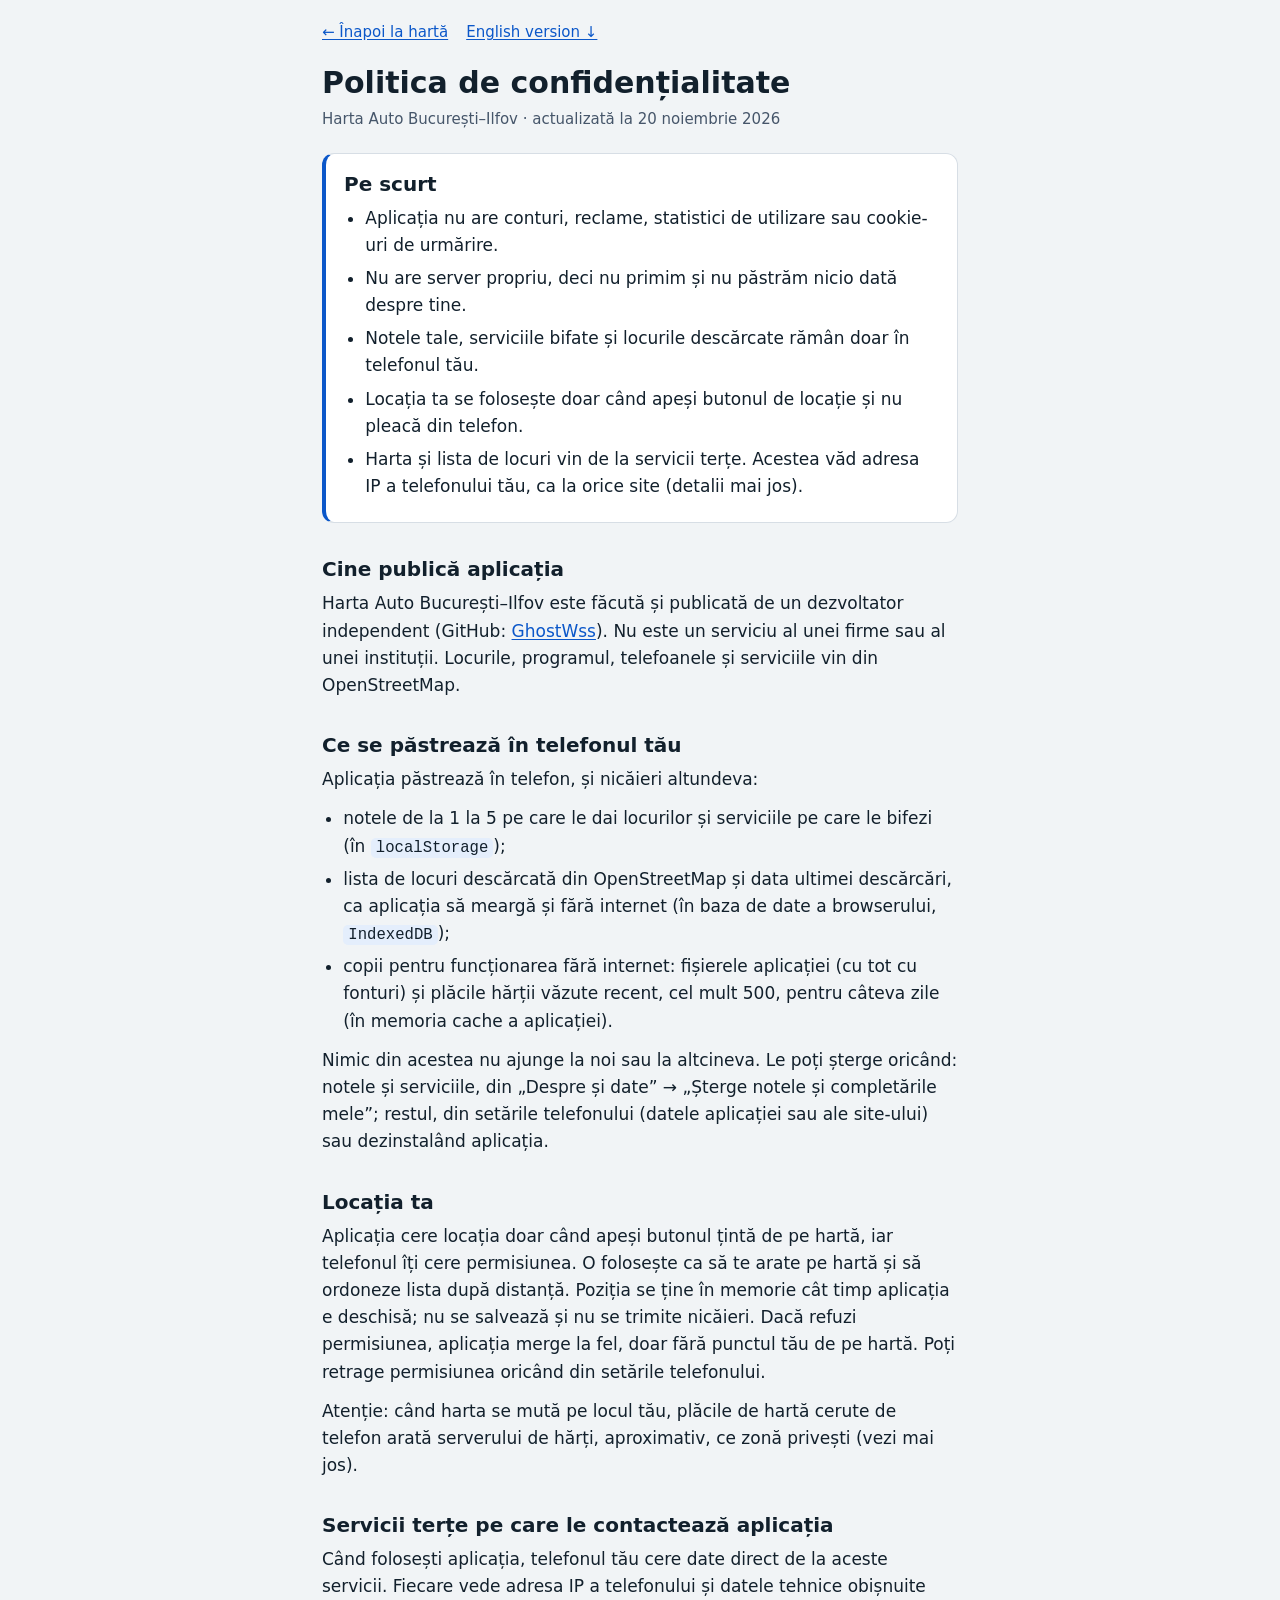
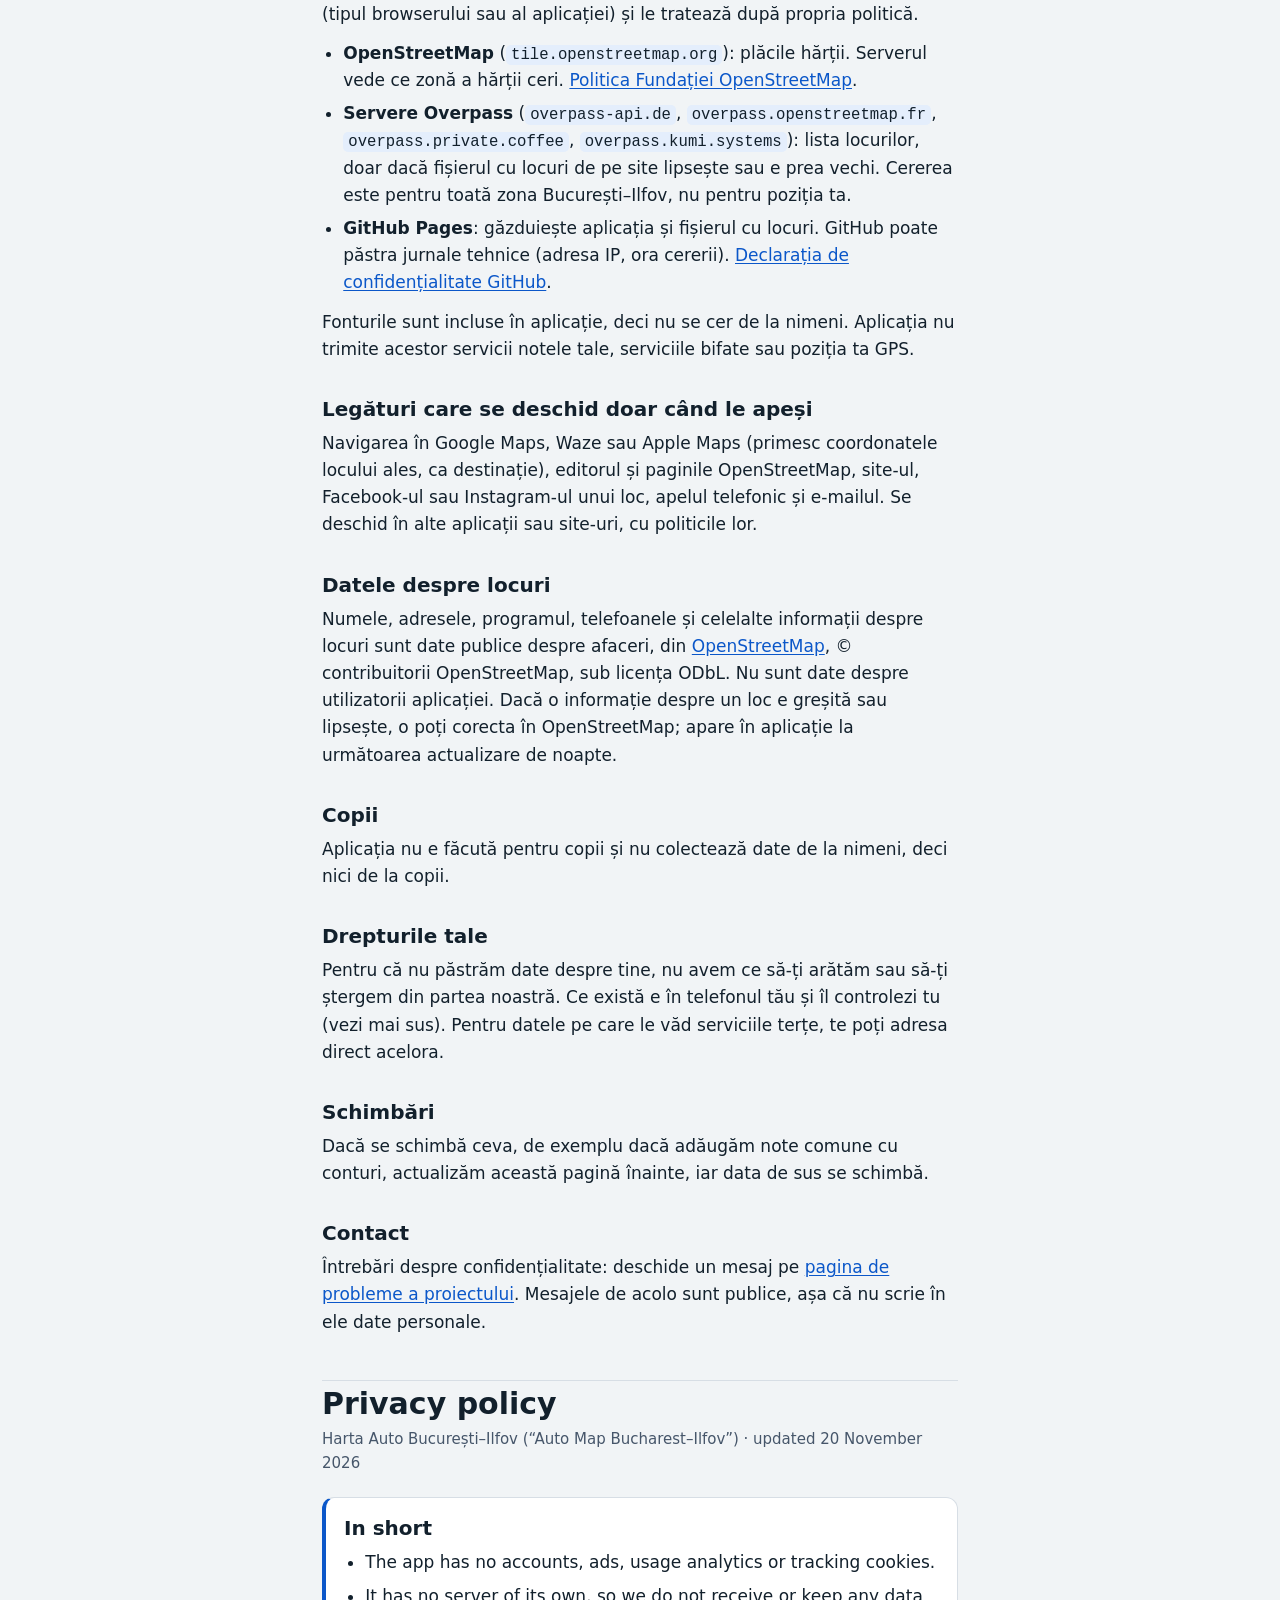
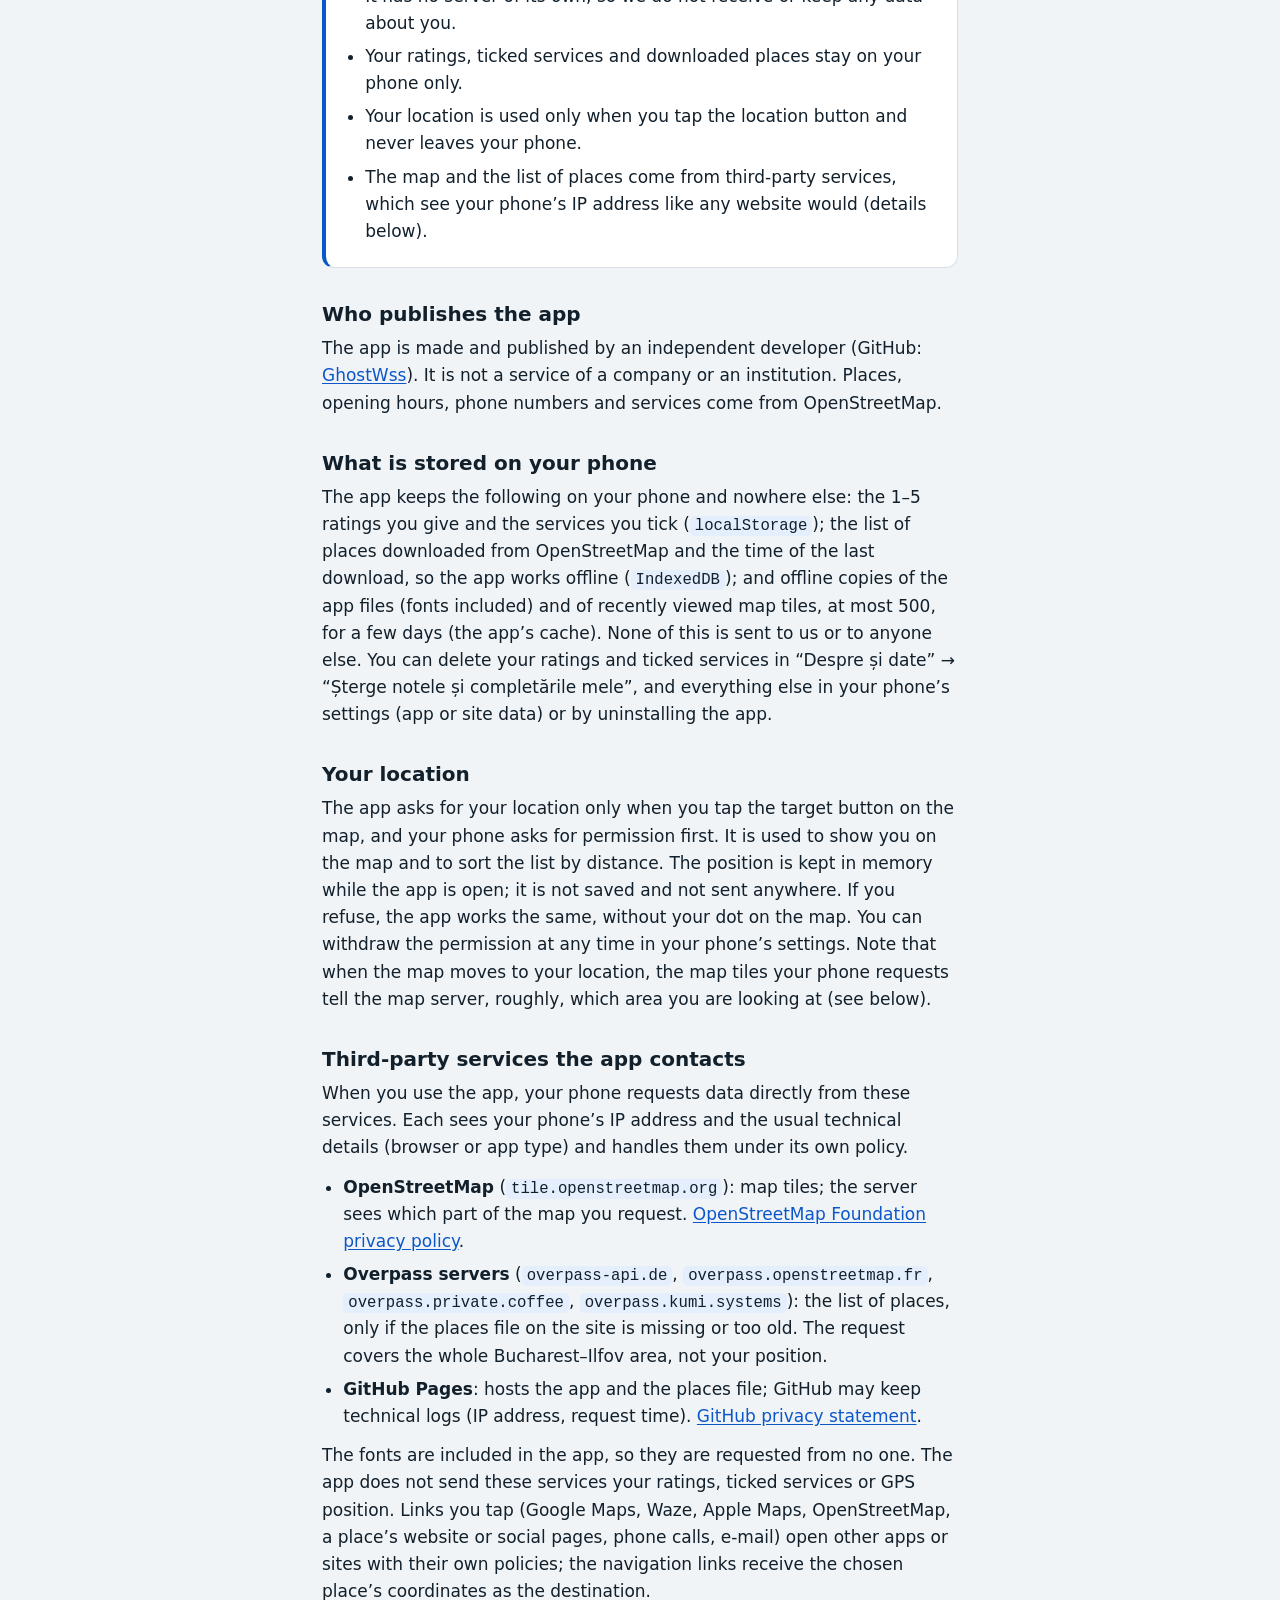
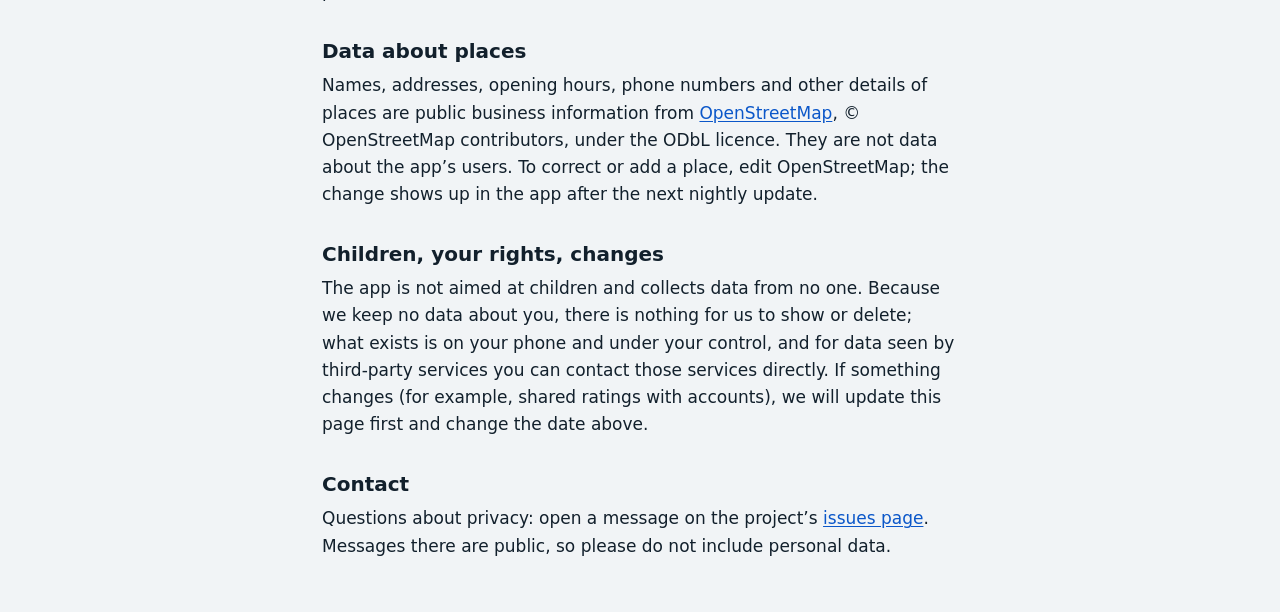
==== confidentialitate.html @ 6daa0bd9 "Politică de confidențialitate, fonturi incluse în aplicație și deschidere sigură pentru Google Play " ====
<!doctype html>
<html lang="ro">
<head>
<meta charset="utf-8">
<meta name="viewport" content="width=device-width,initial-scale=1,viewport-fit=cover">
<title>Politica de confidențialitate · Harta Auto București–Ilfov</title>
<meta name="description" content="Ce date folosește aplicația Harta Auto București–Ilfov, ce rămâne în telefonul tău și ce servicii terțe contactează.">
<meta name="theme-color" content="#0b57c9" media="(prefers-color-scheme: light)">
<meta name="theme-color" content="#0d141b" media="(prefers-color-scheme: dark)">
<link rel="icon" href="icons/favicon.svg" type="image/svg+xml">
<link rel="apple-touch-icon" href="icons/apple-touch-icon.png">
<style>
:root{
  --bg:#f1f4f6;--surface:#ffffff;--fg:#12202c;--fg-2:#46566a;--line:#d7dee5;
  --accent:#0b57c9;--soft:#e4eefc;
  --font:"Segoe UI",system-ui,-apple-system,Roboto,"Helvetica Neue",sans-serif;
}
@media (prefers-color-scheme:dark){
  :root{--bg:#0d141b;--surface:#16202a;--fg:#e8eef3;--fg-2:#b0bcc8;--line:#2b3a48;--accent:#79adff;--soft:#1b2d47;color-scheme:dark}
}
*{box-sizing:border-box}
html{-webkit-text-size-adjust:100%}
body{margin:0;background:var(--bg);color:var(--fg);font:400 17px/1.6 var(--font)}
main{max-width:42rem;margin:0 auto;padding:max(20px,env(safe-area-inset-top,0px)) max(18px,env(safe-area-inset-right,0px)) max(40px,env(safe-area-inset-bottom,0px)) max(18px,env(safe-area-inset-left,0px))}
a{color:var(--accent);text-underline-offset:2px}
a:focus-visible{outline:2px solid var(--accent);outline-offset:2px;border-radius:3px}
.top{display:flex;flex-wrap:wrap;gap:6px 18px;font-size:15px;margin:0 0 22px}
h1{font:700 30px/1.15 var(--font);margin:0 0 6px;text-wrap:balance}
h2{font:700 20px/1.25 var(--font);margin:34px 0 8px;text-wrap:balance}
p{margin:0 0 12px}
ul{margin:0 0 12px;padding-left:1.25em}
li{margin:0 0 6px}
.meta{color:var(--fg-2);font-size:15px;margin:0 0 22px}
.tldr{background:var(--surface);border:1px solid var(--line);border-left:4px solid var(--accent);border-radius:12px;padding:6px 18px 10px;margin:0 0 8px}
.tldr h2{margin-top:12px}
code{font:500 .92em ui-monospace,SFMono-Regular,Menlo,Consolas,monospace;background:var(--soft);padding:1px 5px;border-radius:5px;overflow-wrap:anywhere}
hr{border:0;border-top:1px solid var(--line);margin:44px 0 6px}
</style>
</head>
<body>
<main>

<nav class="top" aria-label="Navigare">
  <a href="./">← Înapoi la hartă</a>
  <a href="#en" hreflang="en" lang="en">English version ↓</a>
</nav>

<h1>Politica de confidențialitate</h1>
<p class="meta">Harta Auto București–Ilfov · actualizată la 20 noiembrie 2026</p>

<section class="tldr" aria-labelledby="pe-scurt">
  <h2 id="pe-scurt">Pe scurt</h2>
  <ul>
    <li>Aplicația nu are conturi, reclame, statistici de utilizare sau cookie-uri de urmărire.</li>
    <li>Nu are server propriu, deci nu primim și nu păstrăm nicio dată despre tine.</li>
    <li>Notele tale, serviciile bifate și locurile descărcate rămân doar în telefonul tău.</li>
    <li>Locația ta se folosește doar când apeși butonul de locație și nu pleacă din telefon.</li>
    <li>Harta și lista de locuri vin de la servicii terțe. Acestea văd adresa IP a telefonului tău, ca la orice site (detalii mai jos).</li>
  </ul>
</section>

<h2 id="cine">Cine publică aplicația</h2>
<p>Harta Auto București–Ilfov este făcută și publicată de un dezvoltator independent (GitHub: <a href="https://github.com/GhostWss" rel="noopener">GhostWss</a>). Nu este un serviciu al unei firme sau al unei instituții. Locurile, programul, telefoanele și serviciile vin din OpenStreetMap.</p>

<h2 id="local">Ce se păstrează în telefonul tău</h2>
<p>Aplicația păstrează în telefon, și nicăieri altundeva:</p>
<ul>
  <li>notele de la 1 la 5 pe care le dai locurilor și serviciile pe care le bifezi (în <code>localStorage</code>);</li>
  <li>lista de locuri descărcată din OpenStreetMap și data ultimei descărcări, ca aplicația să meargă și fără internet (în baza de date a browserului, <code>IndexedDB</code>);</li>
  <li>copii pentru funcționarea fără internet: fișierele aplicației (cu tot cu fonturi) și plăcile hărții văzute recent, cel mult 500, pentru câteva zile (în memoria cache a aplicației).</li>
</ul>
<p>Nimic din acestea nu ajunge la noi sau la altcineva. Le poți șterge oricând: notele și serviciile, din „Despre și date” → „Șterge notele și completările mele”; restul, din setările telefonului (datele aplicației sau ale site-ului) sau dezinstalând aplicația.</p>

<h2 id="locatia">Locația ta</h2>
<p>Aplicația cere locația doar când apeși butonul țintă de pe hartă, iar telefonul îți cere permisiunea. O folosește ca să te arate pe hartă și să ordoneze lista după distanță. Poziția se ține în memorie cât timp aplicația e deschisă; nu se salvează și nu se trimite nicăieri. Dacă refuzi permisiunea, aplicația merge la fel, doar fără punctul tău de pe hartă. Poți retrage permisiunea oricând din setările telefonului.</p>
<p>Atenție: când harta se mută pe locul tău, plăcile de hartă cerute de telefon arată serverului de hărți, aproximativ, ce zonă privești (vezi mai jos).</p>

<h2 id="terti">Servicii terțe pe care le contactează aplicația</h2>
<p>Când folosești aplicația, telefonul tău cere date direct de la aceste servicii. Fiecare vede adresa IP a telefonului și datele tehnice obișnuite (tipul browserului sau al aplicației) și le tratează după propria politică.</p>
<ul>
  <li><b>OpenStreetMap</b> (<code>tile.openstreetmap.org</code>): plăcile hărții. Serverul vede ce zonă a hărții ceri. <a href="https://osmfoundation.org/wiki/Privacy_Policy" target="_blank" rel="noopener">Politica Fundației OpenStreetMap</a>.</li>
  <li><b>Servere Overpass</b> (<code>overpass-api.de</code>, <code>overpass.openstreetmap.fr</code>, <code>overpass.private.coffee</code>, <code>overpass.kumi.systems</code>): lista locurilor, doar dacă fișierul cu locuri de pe site lipsește sau e prea vechi. Cererea este pentru toată zona București–Ilfov, nu pentru poziția ta.</li>
  <li><b>GitHub Pages</b>: găzduiește aplicația și fișierul cu locuri. GitHub poate păstra jurnale tehnice (adresa IP, ora cererii). <a href="https://docs.github.com/en/site-policy/privacy-policies/github-general-privacy-statement" target="_blank" rel="noopener">Declarația de confidențialitate GitHub</a>.</li>
</ul>
<p>Fonturile sunt incluse în aplicație, deci nu se cer de la nimeni. Aplicația nu trimite acestor servicii notele tale, serviciile bifate sau poziția ta GPS.</p>

<h2 id="legaturi">Legături care se deschid doar când le apeși</h2>
<p>Navigarea în Google Maps, Waze sau Apple Maps (primesc coordonatele locului ales, ca destinație), editorul și paginile OpenStreetMap, site-ul, Facebook-ul sau Instagram-ul unui loc, apelul telefonic și e-mailul. Se deschid în alte aplicații sau site-uri, cu politicile lor.</p>

<h2 id="date-locuri">Datele despre locuri</h2>
<p>Numele, adresele, programul, telefoanele și celelalte informații despre locuri sunt date publice despre afaceri, din <a href="https://www.openstreetmap.org/copyright" target="_blank" rel="noopener">OpenStreetMap</a>, © contribuitorii OpenStreetMap, sub licența ODbL. Nu sunt date despre utilizatorii aplicației. Dacă o informație despre un loc e greșită sau lipsește, o poți corecta în OpenStreetMap; apare în aplicație la următoarea actualizare de noapte.</p>

<h2 id="copii">Copii</h2>
<p>Aplicația nu e făcută pentru copii și nu colectează date de la nimeni, deci nici de la copii.</p>

<h2 id="drepturi">Drepturile tale</h2>
<p>Pentru că nu păstrăm date despre tine, nu avem ce să-ți arătăm sau să-ți ștergem din partea noastră. Ce există e în telefonul tău și îl controlezi tu (vezi mai sus). Pentru datele pe care le văd serviciile terțe, te poți adresa direct acelora.</p>

<h2 id="schimbari">Schimbări</h2>
<p>Dacă se schimbă ceva, de exemplu dacă adăugăm note comune cu conturi, actualizăm această pagină înainte, iar data de sus se schimbă.</p>

<h2 id="contact">Contact</h2>
<p>Întrebări despre confidențialitate: deschide un mesaj pe <a href="https://github.com/GhostWss/Auto-need/issues" target="_blank" rel="noopener">pagina de probleme a proiectului</a>. Mesajele de acolo sunt publice, așa că nu scrie în ele date personale.</p>

<hr>

<div id="en" lang="en">
<h1>Privacy policy</h1>
<p class="meta">Harta Auto București–Ilfov (“Auto Map Bucharest–Ilfov”) · updated 20 November 2026</p>

<section class="tldr" aria-labelledby="in-short">
  <h2 id="in-short">In short</h2>
  <ul>
    <li>The app has no accounts, ads, usage analytics or tracking cookies.</li>
    <li>It has no server of its own, so we do not receive or keep any data about you.</li>
    <li>Your ratings, ticked services and downloaded places stay on your phone only.</li>
    <li>Your location is used only when you tap the location button and never leaves your phone.</li>
    <li>The map and the list of places come from third-party services, which see your phone’s IP address like any website would (details below).</li>
  </ul>
</section>

<h2>Who publishes the app</h2>
<p>The app is made and published by an independent developer (GitHub: <a href="https://github.com/GhostWss" rel="noopener">GhostWss</a>). It is not a service of a company or an institution. Places, opening hours, phone numbers and services come from OpenStreetMap.</p>

<h2>What is stored on your phone</h2>
<p>The app keeps the following on your phone and nowhere else: the 1–5 ratings you give and the services you tick (<code>localStorage</code>); the list of places downloaded from OpenStreetMap and the time of the last download, so the app works offline (<code>IndexedDB</code>); and offline copies of the app files (fonts included) and of recently viewed map tiles, at most 500, for a few days (the app’s cache). None of this is sent to us or to anyone else. You can delete your ratings and ticked services in “Despre și date” → “Șterge notele și completările mele”, and everything else in your phone’s settings (app or site data) or by uninstalling the app.</p>

<h2>Your location</h2>
<p>The app asks for your location only when you tap the target button on the map, and your phone asks for permission first. It is used to show you on the map and to sort the list by distance. The position is kept in memory while the app is open; it is not saved and not sent anywhere. If you refuse, the app works the same, without your dot on the map. You can withdraw the permission at any time in your phone’s settings. Note that when the map moves to your location, the map tiles your phone requests tell the map server, roughly, which area you are looking at (see below).</p>

<h2>Third-party services the app contacts</h2>
<p>When you use the app, your phone requests data directly from these services. Each sees your phone’s IP address and the usual technical details (browser or app type) and handles them under its own policy.</p>
<ul>
  <li><b>OpenStreetMap</b> (<code>tile.openstreetmap.org</code>): map tiles; the server sees which part of the map you request. <a href="https://osmfoundation.org/wiki/Privacy_Policy" target="_blank" rel="noopener">OpenStreetMap Foundation privacy policy</a>.</li>
  <li><b>Overpass servers</b> (<code>overpass-api.de</code>, <code>overpass.openstreetmap.fr</code>, <code>overpass.private.coffee</code>, <code>overpass.kumi.systems</code>): the list of places, only if the places file on the site is missing or too old. The request covers the whole Bucharest–Ilfov area, not your position.</li>
  <li><b>GitHub Pages</b>: hosts the app and the places file; GitHub may keep technical logs (IP address, request time). <a href="https://docs.github.com/en/site-policy/privacy-policies/github-general-privacy-statement" target="_blank" rel="noopener">GitHub privacy statement</a>.</li>
</ul>
<p>The fonts are included in the app, so they are requested from no one. The app does not send these services your ratings, ticked services or GPS position. Links you tap (Google Maps, Waze, Apple Maps, OpenStreetMap, a place’s website or social pages, phone calls, e-mail) open other apps or sites with their own policies; the navigation links receive the chosen place’s coordinates as the destination.</p>

<h2>Data about places</h2>
<p>Names, addresses, opening hours, phone numbers and other details of places are public business information from <a href="https://www.openstreetmap.org/copyright" target="_blank" rel="noopener">OpenStreetMap</a>, © OpenStreetMap contributors, under the ODbL licence. They are not data about the app’s users. To correct or add a place, edit OpenStreetMap; the change shows up in the app after the next nightly update.</p>

<h2>Children, your rights, changes</h2>
<p>The app is not aimed at children and collects data from no one. Because we keep no data about you, there is nothing for us to show or delete; what exists is on your phone and under your control, and for data seen by third-party services you can contact those services directly. If something changes (for example, shared ratings with accounts), we will update this page first and change the date above.</p>

<h2>Contact</h2>
<p>Questions about privacy: open a message on the project’s <a href="https://github.com/GhostWss/Auto-need/issues" target="_blank" rel="noopener">issues page</a>. Messages there are public, so please do not include personal data.</p>
</div>

</main>
</body>
</html>
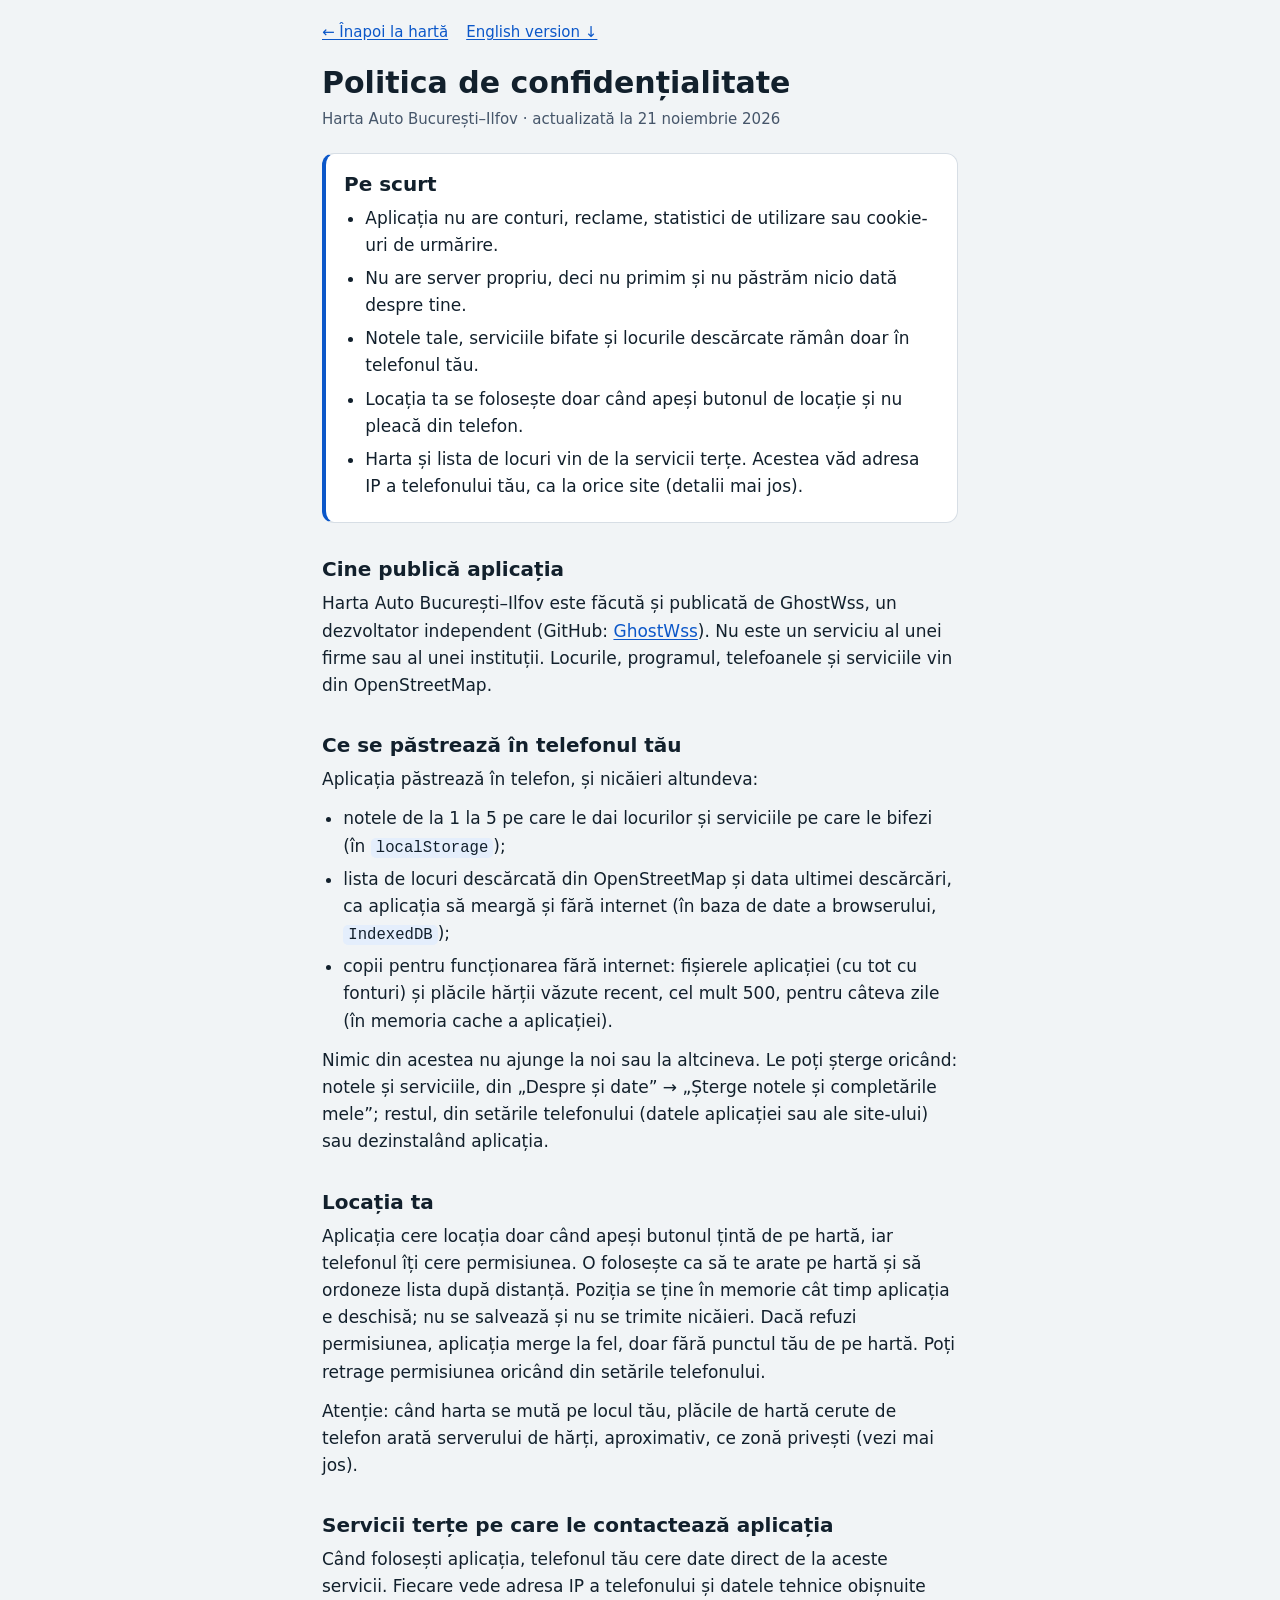
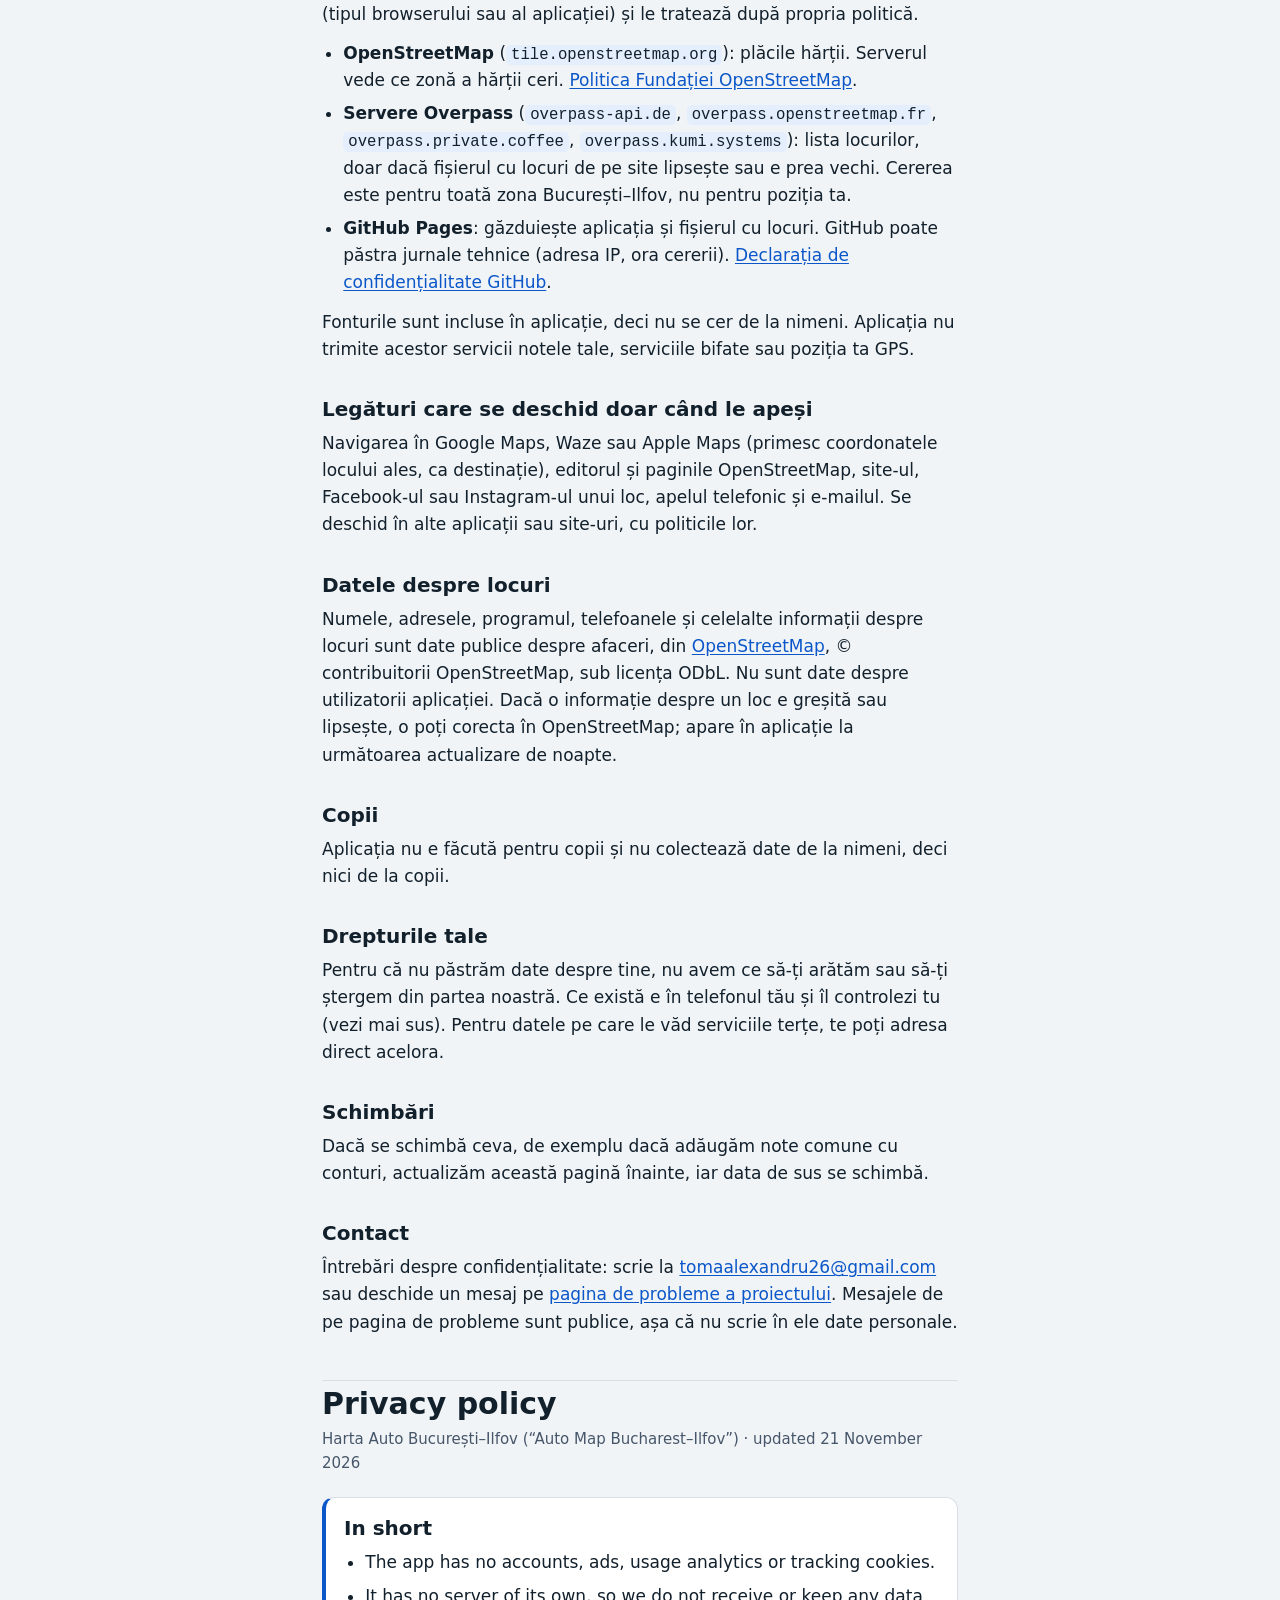
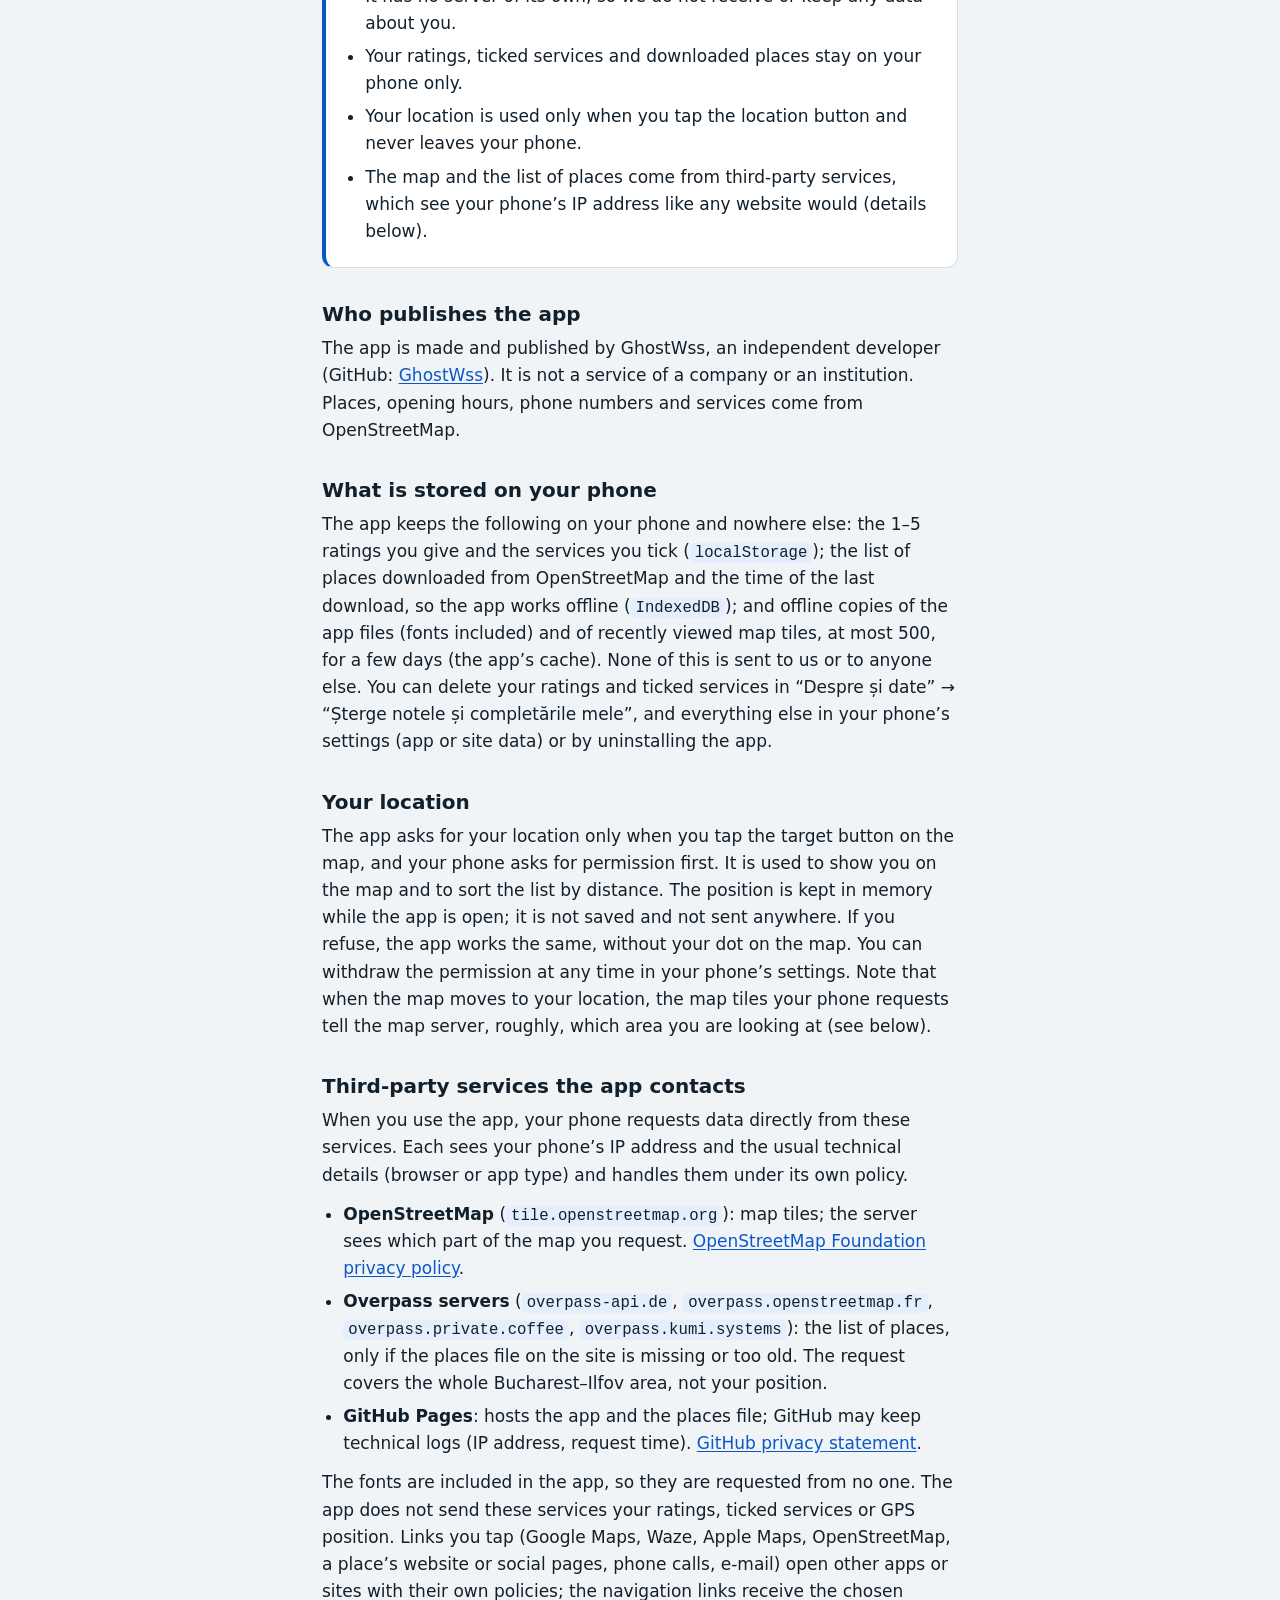
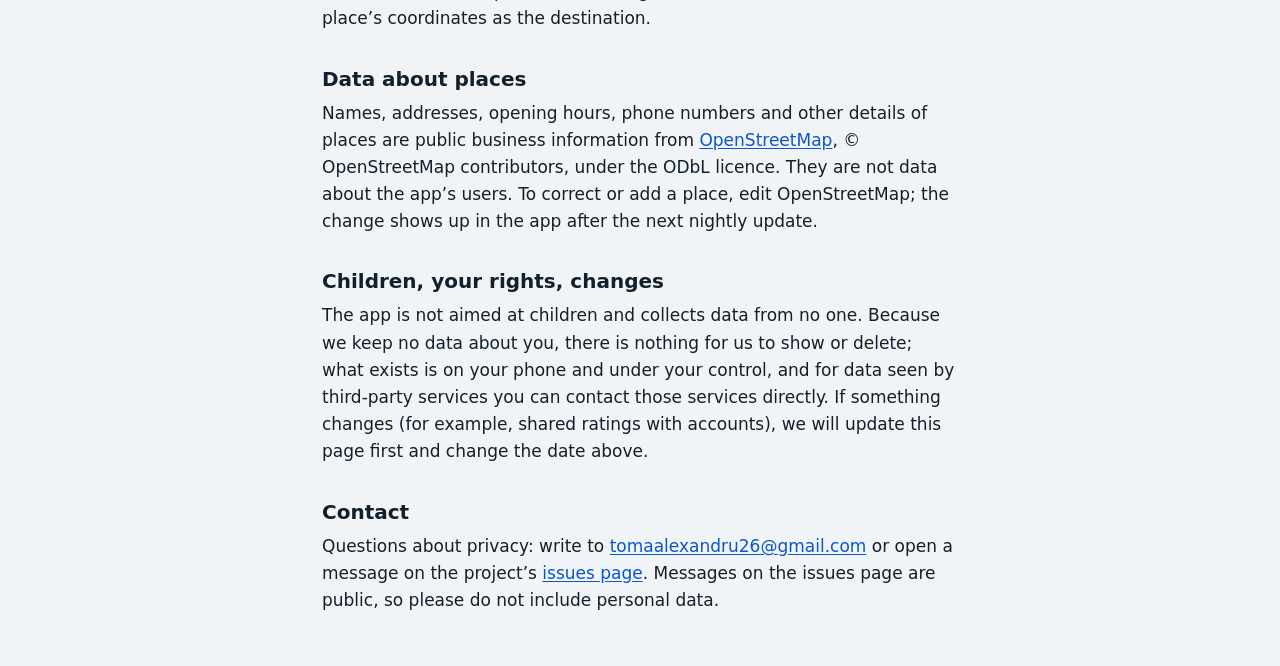
==== commit c37334c4: "Politica de confidențialitate: e-mail de contact și numele dezvoltatorului - adresa de contact (și p" ====
--- a/confidentialitate.html
+++ b/confidentialitate.html
@@ -46,7 +46,7 @@
 </nav>
 
 <h1>Politica de confidențialitate</h1>
-<p class="meta">Harta Auto București–Ilfov · actualizată la 20 noiembrie 2026</p>
+<p class="meta">Harta Auto București–Ilfov · actualizată la 21 noiembrie 2026</p>
 
 <section class="tldr" aria-labelledby="pe-scurt">
   <h2 id="pe-scurt">Pe scurt</h2>
@@ -60,7 +60,7 @@
 </section>
 
 <h2 id="cine">Cine publică aplicația</h2>
-<p>Harta Auto București–Ilfov este făcută și publicată de un dezvoltator independent (GitHub: <a href="https://github.com/GhostWss" rel="noopener">GhostWss</a>). Nu este un serviciu al unei firme sau al unei instituții. Locurile, programul, telefoanele și serviciile vin din OpenStreetMap.</p>
+<p>Harta Auto București–Ilfov este făcută și publicată de GhostWss, un dezvoltator independent (GitHub: <a href="https://github.com/GhostWss" rel="noopener">GhostWss</a>). Nu este un serviciu al unei firme sau al unei instituții. Locurile, programul, telefoanele și serviciile vin din OpenStreetMap.</p>
 
 <h2 id="local">Ce se păstrează în telefonul tău</h2>
 <p>Aplicația păstrează în telefon, și nicăieri altundeva:</p>
@@ -100,13 +100,13 @@
 <p>Dacă se schimbă ceva, de exemplu dacă adăugăm note comune cu conturi, actualizăm această pagină înainte, iar data de sus se schimbă.</p>
 
 <h2 id="contact">Contact</h2>
-<p>Întrebări despre confidențialitate: deschide un mesaj pe <a href="https://github.com/GhostWss/Auto-need/issues" target="_blank" rel="noopener">pagina de probleme a proiectului</a>. Mesajele de acolo sunt publice, așa că nu scrie în ele date personale.</p>
+<p>Întrebări despre confidențialitate: scrie la <a href="mailto:tomaalexandru26@gmail.com">tomaalexandru26@gmail.com</a> sau deschide un mesaj pe <a href="https://github.com/GhostWss/Auto-need/issues" target="_blank" rel="noopener">pagina de probleme a proiectului</a>. Mesajele de pe pagina de probleme sunt publice, așa că nu scrie în ele date personale.</p>
 
 <hr>
 
 <div id="en" lang="en">
 <h1>Privacy policy</h1>
-<p class="meta">Harta Auto București–Ilfov (“Auto Map Bucharest–Ilfov”) · updated 20 November 2026</p>
+<p class="meta">Harta Auto București–Ilfov (“Auto Map Bucharest–Ilfov”) · updated 21 November 2026</p>
 
 <section class="tldr" aria-labelledby="in-short">
   <h2 id="in-short">In short</h2>
@@ -120,7 +120,7 @@
 </section>
 
 <h2>Who publishes the app</h2>
-<p>The app is made and published by an independent developer (GitHub: <a href="https://github.com/GhostWss" rel="noopener">GhostWss</a>). It is not a service of a company or an institution. Places, opening hours, phone numbers and services come from OpenStreetMap.</p>
+<p>The app is made and published by GhostWss, an independent developer (GitHub: <a href="https://github.com/GhostWss" rel="noopener">GhostWss</a>). It is not a service of a company or an institution. Places, opening hours, phone numbers and services come from OpenStreetMap.</p>
 
 <h2>What is stored on your phone</h2>
 <p>The app keeps the following on your phone and nowhere else: the 1–5 ratings you give and the services you tick (<code>localStorage</code>); the list of places downloaded from OpenStreetMap and the time of the last download, so the app works offline (<code>IndexedDB</code>); and offline copies of the app files (fonts included) and of recently viewed map tiles, at most 500, for a few days (the app’s cache). None of this is sent to us or to anyone else. You can delete your ratings and ticked services in “Despre și date” → “Șterge notele și completările mele”, and everything else in your phone’s settings (app or site data) or by uninstalling the app.</p>
@@ -144,7 +144,7 @@
 <p>The app is not aimed at children and collects data from no one. Because we keep no data about you, there is nothing for us to show or delete; what exists is on your phone and under your control, and for data seen by third-party services you can contact those services directly. If something changes (for example, shared ratings with accounts), we will update this page first and change the date above.</p>
 
 <h2>Contact</h2>
-<p>Questions about privacy: open a message on the project’s <a href="https://github.com/GhostWss/Auto-need/issues" target="_blank" rel="noopener">issues page</a>. Messages there are public, so please do not include personal data.</p>
+<p>Questions about privacy: write to <a href="mailto:tomaalexandru26@gmail.com">tomaalexandru26@gmail.com</a> or open a message on the project’s <a href="https://github.com/GhostWss/Auto-need/issues" target="_blank" rel="noopener">issues page</a>. Messages on the issues page are public, so please do not include personal data.</p>
 </div>
 
 </main>
